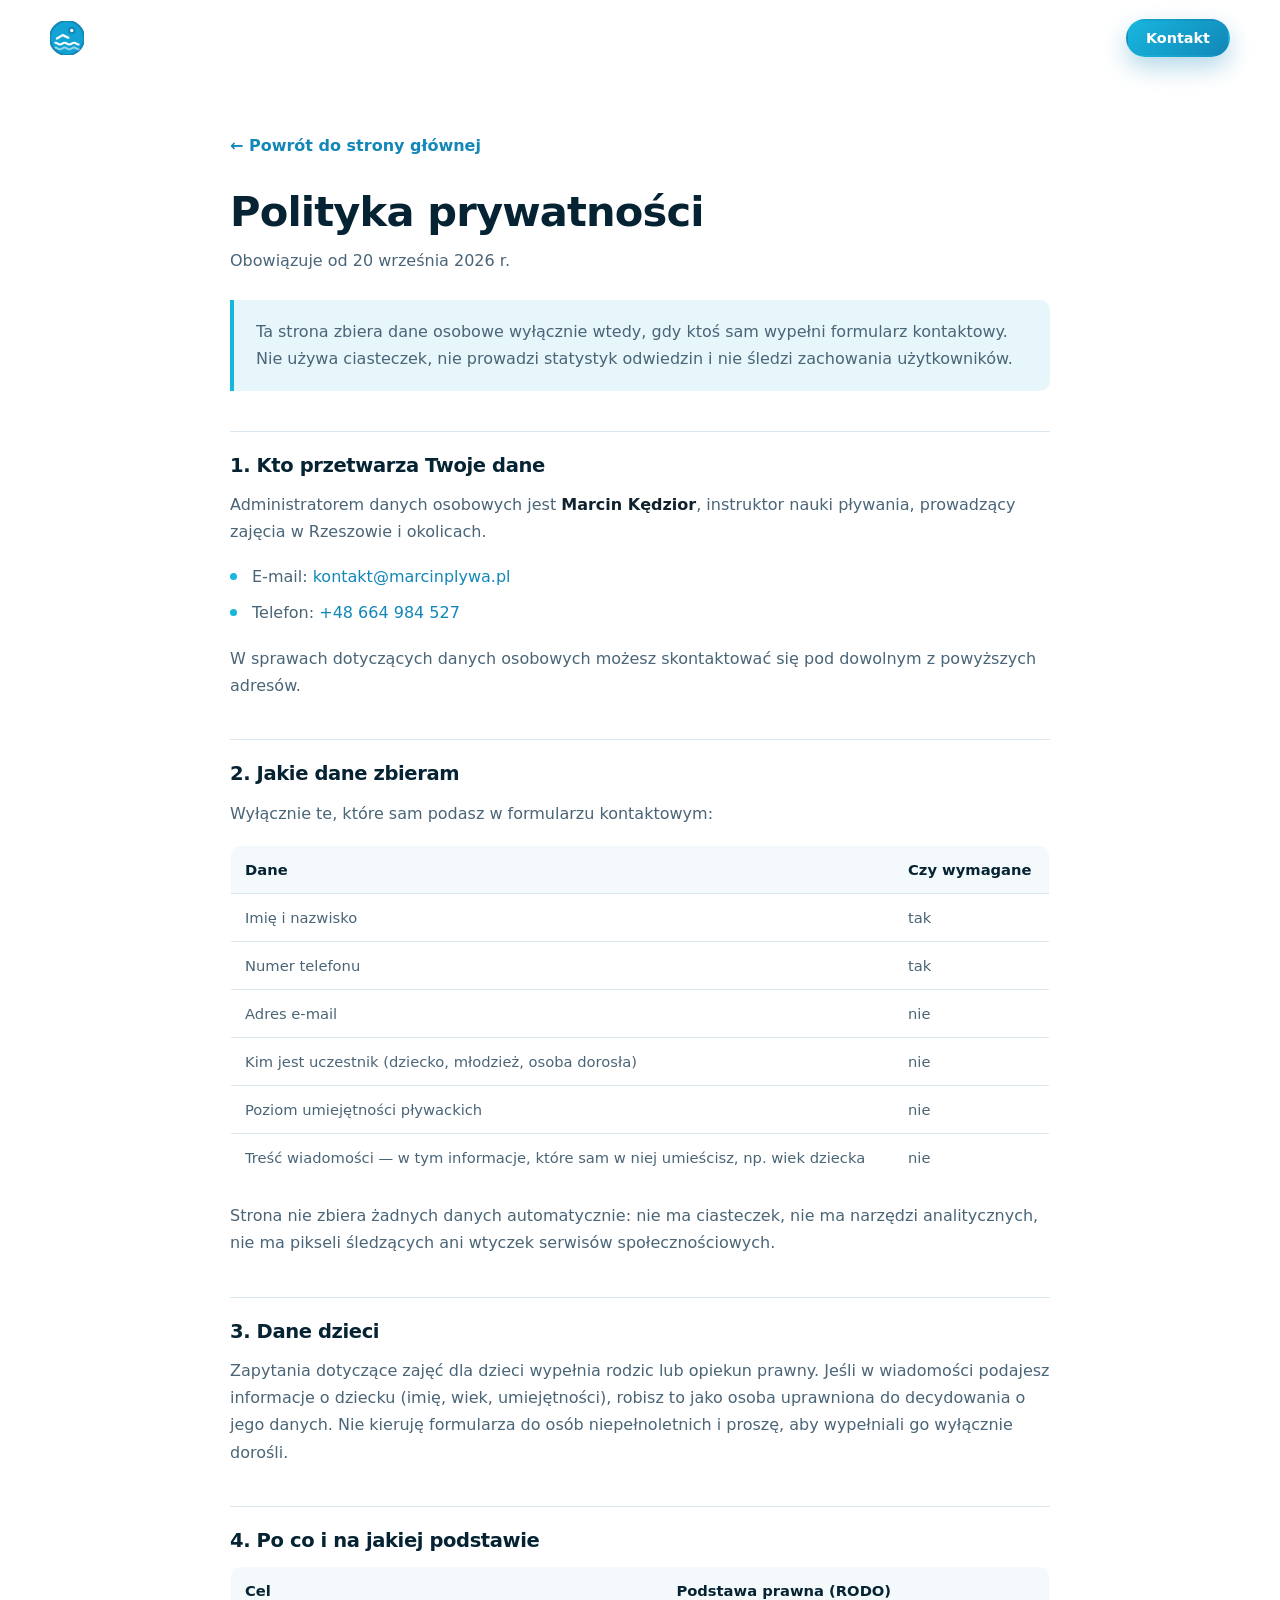
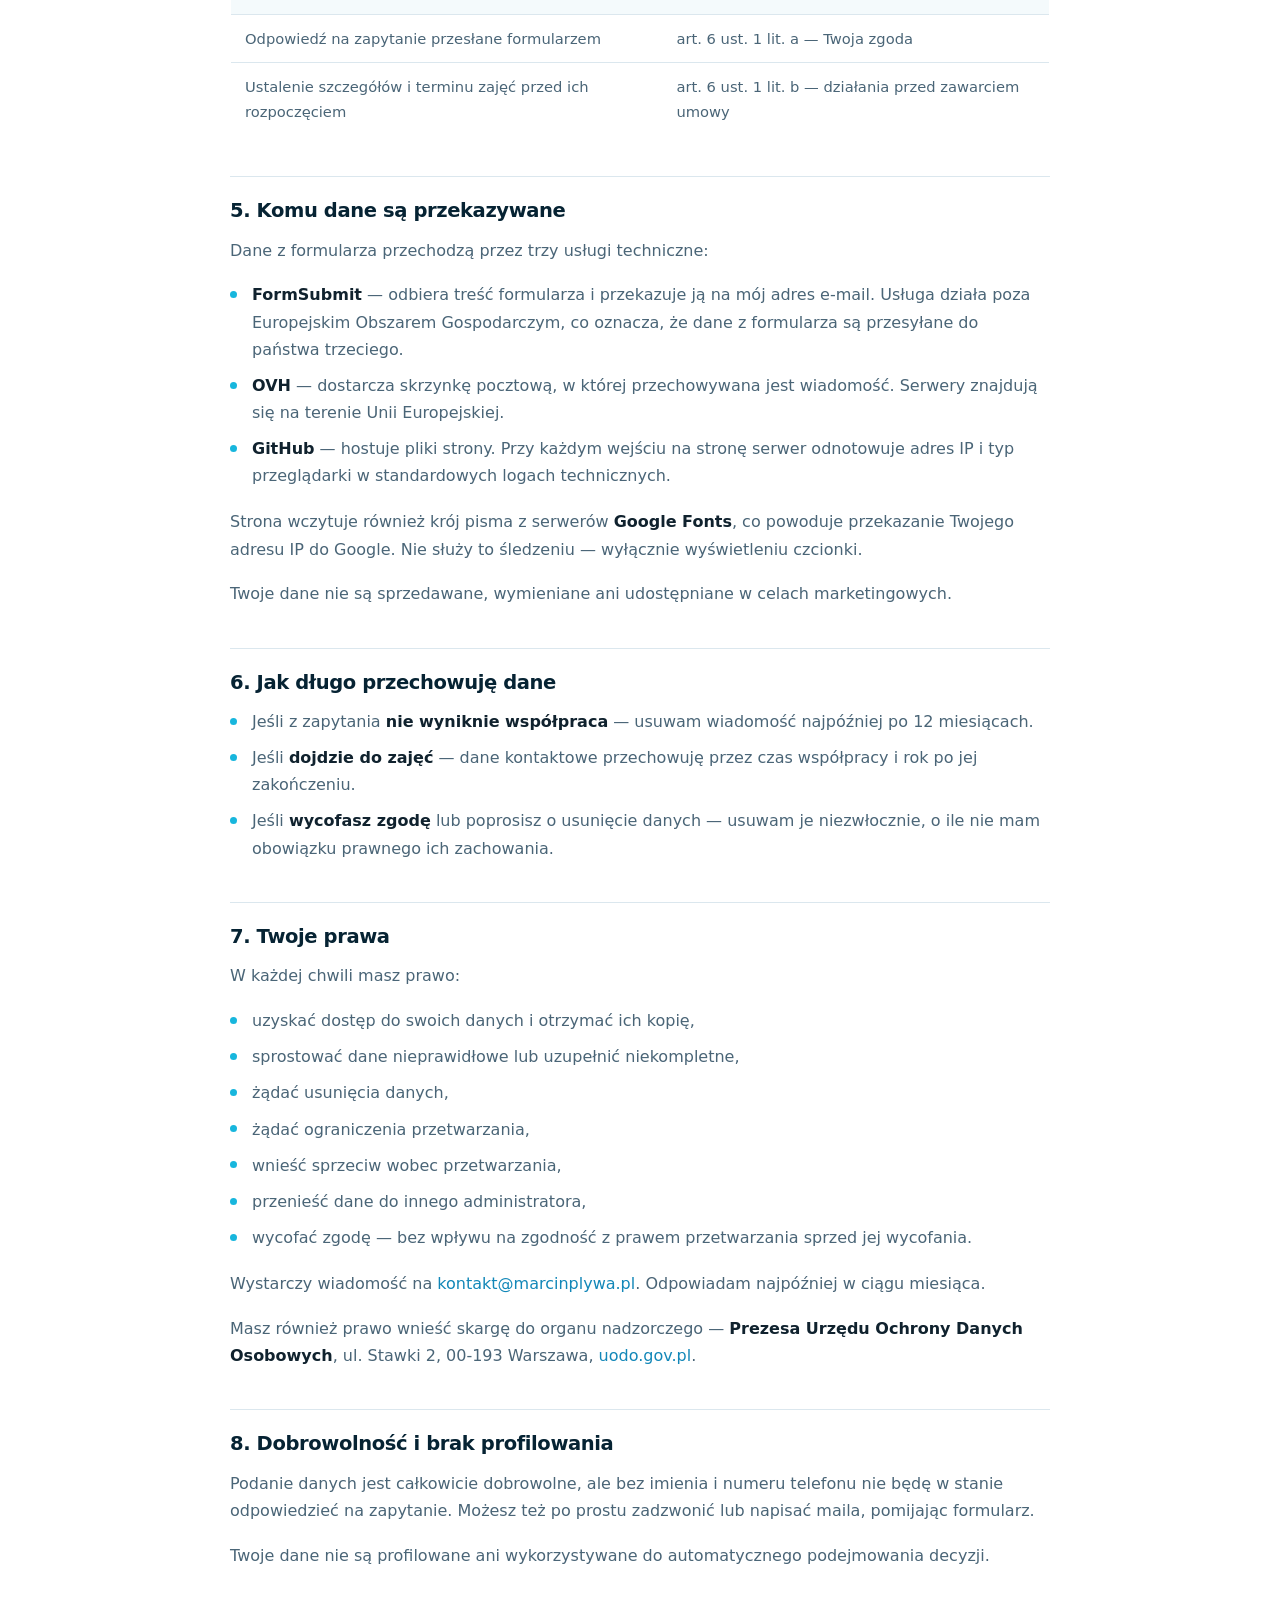
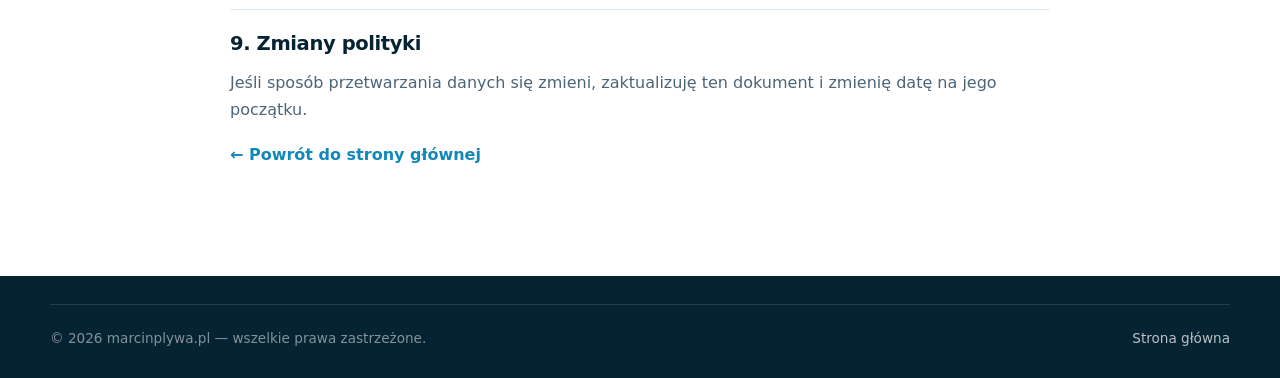
==== polityka-prywatnosci.html @ abea680f "Polityka prywatnosci, klauzula RODO i naglowki bezpieczenstwa - nowa podstrona polityka-prywatnosci." ====
<!DOCTYPE html>
<html lang="pl">
<head>
<meta charset="utf-8">
<meta name="viewport" content="width=device-width, initial-scale=1">
<title>Polityka prywatności — marcinplywa.pl</title>
<meta name="description" content="Informacja o przetwarzaniu danych osobowych przekazanych przez formularz kontaktowy na stronie marcinplywa.pl.">
<meta name="robots" content="index, follow">
<meta name="referrer" content="strict-origin-when-cross-origin">
<link rel="canonical" href="https://marcinplywa.pl/polityka-prywatnosci.html">
<meta name="theme-color" content="#0b3d5c">
<meta http-equiv="Content-Security-Policy" content="default-src 'self'; base-uri 'self'; object-src 'none'; script-src 'self'; style-src 'self' 'unsafe-inline' https://fonts.googleapis.com; font-src 'self' https://fonts.gstatic.com; img-src 'self' data:; connect-src 'self'; form-action 'self'; frame-ancestors 'none'; upgrade-insecure-requests">

<link rel="icon" href="assets/img/favicon.svg" type="image/svg+xml">
<link rel="preconnect" href="https://fonts.googleapis.com">
<link rel="preconnect" href="https://fonts.gstatic.com" crossorigin>
<link href="https://fonts.googleapis.com/css2?family=Plus+Jakarta+Sans:wght@400;500;600;700;800&display=swap" rel="stylesheet">
<link rel="stylesheet" href="assets/css/style.css?v=20260920d">
</head>
<body class="page-legal">

<a class="skip-link" href="#main">Przejdź do treści</a>

<header class="site-header scrolled" id="site-header">
  <div class="container header-inner">
    <a class="logo" href="index.html" aria-label="Strona główna">
      <span class="logo-mark" aria-hidden="true">
        <svg viewBox="0 0 32 32" width="34" height="34" fill="none">
          <circle cx="16" cy="16" r="16" fill="url(#lg)"/>
          <path d="M5 20.5c2.2 0 2.2 1.6 4.4 1.6s2.2-1.6 4.4-1.6 2.2 1.6 4.4 1.6 2.2-1.6 4.4-1.6 2.2 1.6 4.4 1.6" stroke="#fff" stroke-width="1.8" stroke-linecap="round"/>
          <path d="M5 25c2.2 0 2.2 1.6 4.4 1.6s2.2-1.6 4.4-1.6 2.2 1.6 4.4 1.6 2.2-1.6 4.4-1.6 2.2 1.6 4.4 1.6" stroke="#fff" stroke-width="1.8" stroke-linecap="round" opacity=".55"/>
          <circle cx="20.5" cy="9" r="2.6" fill="#fff"/>
          <path d="M6.5 16.5l5.5-3.2 5.2 2.4" stroke="#fff" stroke-width="2.1" stroke-linecap="round" stroke-linejoin="round"/>
          <defs><linearGradient id="lg" x1="0" y1="0" x2="32" y2="32"><stop stop-color="#12a5d6"/><stop offset="1" stop-color="#0b3d5c"/></linearGradient></defs>
        </svg>
      </span>
      <span class="logo-text">
        <strong>Marcin&nbsp;Kędzior</strong>
        <small>Nauka pływania</small>
      </span>
    </a>
    <a href="index.html#kontakt" class="btn btn-primary btn-sm">Kontakt</a>
  </div>
</header>

<main id="main" class="legal">
  <div class="container narrow">

    <p class="legal-back"><a href="index.html">&larr; Powrót do strony głównej</a></p>

    <h1>Polityka prywatności</h1>
    <p class="legal-date">Obowiązuje od 20 września 2026 r.</p>

    <p class="legal-lead">
      Ta strona zbiera dane osobowe wyłącznie wtedy, gdy ktoś sam wypełni formularz kontaktowy.
      Nie używa ciasteczek, nie prowadzi statystyk odwiedzin i nie śledzi zachowania użytkowników.
    </p>

    <h2>1. Kto przetwarza Twoje dane</h2>
    <p>
      Administratorem danych osobowych jest <strong>Marcin Kędzior</strong>, instruktor nauki pływania,
      prowadzący zajęcia w Rzeszowie i okolicach.
    </p>
    <ul>
      <li>E-mail: <a href="mailto:kontakt@marcinplywa.pl">kontakt@marcinplywa.pl</a></li>
      <li>Telefon: <a href="tel:+48664984527">+48 664 984 527</a></li>
    </ul>
    <p>
      W sprawach dotyczących danych osobowych możesz skontaktować się pod dowolnym z powyższych adresów.
    </p>

    <h2>2. Jakie dane zbieram</h2>
    <p>Wyłącznie te, które sam podasz w formularzu kontaktowym:</p>
    <table class="legal-table">
      <thead>
        <tr><th>Dane</th><th>Czy wymagane</th></tr>
      </thead>
      <tbody>
        <tr><td>Imię i nazwisko</td><td>tak</td></tr>
        <tr><td>Numer telefonu</td><td>tak</td></tr>
        <tr><td>Adres e-mail</td><td>nie</td></tr>
        <tr><td>Kim jest uczestnik (dziecko, młodzież, osoba dorosła)</td><td>nie</td></tr>
        <tr><td>Poziom umiejętności pływackich</td><td>nie</td></tr>
        <tr><td>Treść wiadomości — w tym informacje, które sam w niej umieścisz, np. wiek dziecka</td><td>nie</td></tr>
      </tbody>
    </table>
    <p>
      Strona nie zbiera żadnych danych automatycznie: nie ma ciasteczek, nie ma narzędzi analitycznych,
      nie ma pikseli śledzących ani wtyczek serwisów społecznościowych.
    </p>

    <h2>3. Dane dzieci</h2>
    <p>
      Zapytania dotyczące zajęć dla dzieci wypełnia rodzic lub opiekun prawny. Jeśli w wiadomości
      podajesz informacje o dziecku (imię, wiek, umiejętności), robisz to jako osoba uprawniona
      do decydowania o jego danych. Nie kieruję formularza do osób niepełnoletnich
      i proszę, aby wypełniali go wyłącznie dorośli.
    </p>

    <h2>4. Po co i na jakiej podstawie</h2>
    <table class="legal-table">
      <thead>
        <tr><th>Cel</th><th>Podstawa prawna (RODO)</th></tr>
      </thead>
      <tbody>
        <tr>
          <td>Odpowiedź na zapytanie przesłane formularzem</td>
          <td>art. 6 ust. 1 lit. a — Twoja zgoda</td>
        </tr>
        <tr>
          <td>Ustalenie szczegółów i terminu zajęć przed ich rozpoczęciem</td>
          <td>art. 6 ust. 1 lit. b — działania przed zawarciem umowy</td>
        </tr>
      </tbody>
    </table>

    <h2>5. Komu dane są przekazywane</h2>
    <p>Dane z formularza przechodzą przez trzy usługi techniczne:</p>
    <ul>
      <li>
        <strong>FormSubmit</strong> — odbiera treść formularza i przekazuje ją na mój adres e-mail.
        Usługa działa poza Europejskim Obszarem Gospodarczym, co oznacza, że dane z formularza
        są przesyłane do państwa trzeciego.
      </li>
      <li>
        <strong>OVH</strong> — dostarcza skrzynkę pocztową, w której przechowywana jest wiadomość.
        Serwery znajdują się na terenie Unii Europejskiej.
      </li>
      <li>
        <strong>GitHub</strong> — hostuje pliki strony. Przy każdym wejściu na stronę serwer
        odnotowuje adres IP i typ przeglądarki w standardowych logach technicznych.
      </li>
    </ul>
    <p>
      Strona wczytuje również krój pisma z serwerów <strong>Google Fonts</strong>, co powoduje
      przekazanie Twojego adresu IP do Google. Nie służy to śledzeniu — wyłącznie wyświetleniu czcionki.
    </p>
    <p>
      Twoje dane nie są sprzedawane, wymieniane ani udostępniane w celach marketingowych.
    </p>

    <h2>6. Jak długo przechowuję dane</h2>
    <ul>
      <li>Jeśli z zapytania <strong>nie wyniknie współpraca</strong> — usuwam wiadomość najpóźniej po 12 miesiącach.</li>
      <li>Jeśli <strong>dojdzie do zajęć</strong> — dane kontaktowe przechowuję przez czas współpracy i rok po jej zakończeniu.</li>
      <li>Jeśli <strong>wycofasz zgodę</strong> lub poprosisz o usunięcie danych — usuwam je niezwłocznie, o ile nie mam obowiązku prawnego ich zachowania.</li>
    </ul>

    <h2>7. Twoje prawa</h2>
    <p>W każdej chwili masz prawo:</p>
    <ul>
      <li>uzyskać dostęp do swoich danych i otrzymać ich kopię,</li>
      <li>sprostować dane nieprawidłowe lub uzupełnić niekompletne,</li>
      <li>żądać usunięcia danych,</li>
      <li>żądać ograniczenia przetwarzania,</li>
      <li>wnieść sprzeciw wobec przetwarzania,</li>
      <li>przenieść dane do innego administratora,</li>
      <li>wycofać zgodę — bez wpływu na zgodność z prawem przetwarzania sprzed jej wycofania.</li>
    </ul>
    <p>
      Wystarczy wiadomość na <a href="mailto:kontakt@marcinplywa.pl">kontakt@marcinplywa.pl</a>.
      Odpowiadam najpóźniej w ciągu miesiąca.
    </p>
    <p>
      Masz również prawo wnieść skargę do organu nadzorczego — <strong>Prezesa Urzędu Ochrony
      Danych Osobowych</strong>, ul. Stawki 2, 00-193 Warszawa,
      <a href="https://uodo.gov.pl" rel="noopener">uodo.gov.pl</a>.
    </p>

    <h2>8. Dobrowolność i brak profilowania</h2>
    <p>
      Podanie danych jest całkowicie dobrowolne, ale bez imienia i numeru telefonu nie będę w stanie
      odpowiedzieć na zapytanie. Możesz też po prostu zadzwonić lub napisać maila, pomijając formularz.
    </p>
    <p>
      Twoje dane nie są profilowane ani wykorzystywane do automatycznego podejmowania decyzji.
    </p>

    <h2>9. Zmiany polityki</h2>
    <p>
      Jeśli sposób przetwarzania danych się zmieni, zaktualizuję ten dokument i zmienię datę
      na jego początku.
    </p>

    <p class="legal-back"><a href="index.html">&larr; Powrót do strony głównej</a></p>
  </div>
</main>

<footer class="site-footer">
  <div class="container footer-bottom">
    <span>&copy; <span id="year">2026</span> marcinplywa.pl — wszelkie prawa zastrzeżone.</span>
    <a href="index.html">Strona główna</a>
  </div>
</footer>

<script src="assets/js/main.js?v=20260920d" defer></script>
</body>
</html>
---- assets/css/style.css ----
/* =========================================================
   marcinplywa.pl — arkusz stylów
   Paleta, typografia i komponenty strony instruktora pływania
   ========================================================= */

:root{
  /* Kolory */
  --navy-900:#062333;
  --navy-800:#0b3d5c;
  --navy-700:#0f4f74;
  --blue-500:#1287b8;
  --cyan-400:#17b6dd;
  --cyan-300:#4ecfeb;
  --aqua-100:#e6f6fb;

  --ink:#10222e;
  --ink-soft:#4a6577;
  --line:#dbe7ee;
  --bg:#ffffff;
  --bg-alt:#f4fafc;

  /* Typografia */
  --font:'Plus Jakarta Sans', system-ui, -apple-system, 'Segoe UI', Roboto, Arial, sans-serif;

  /* Kształt */
  --r-sm:10px;
  --r:16px;
  --r-lg:24px;
  --shadow:0 10px 30px rgba(11,61,92,.08);
  --shadow-lg:0 24px 60px rgba(11,61,92,.16);

  --container:1180px;
  --header-h:76px;
}

/* ---------- Reset ---------- */
*,*::before,*::after{box-sizing:border-box}
html{scroll-behavior:smooth;scroll-padding-top:var(--header-h)}
body{
  margin:0;
  font-family:var(--font);
  font-size:17px;
  line-height:1.7;
  color:var(--ink);
  background:var(--bg);
  -webkit-font-smoothing:antialiased;
}
img{max-width:100%;display:block}
a{color:var(--blue-500);text-decoration:none;transition:color .2s}
a:hover{color:var(--navy-800)}
ul,ol{margin:0;padding:0;list-style:none}
h1,h2,h3{line-height:1.2;margin:0 0 .6em;letter-spacing:-.02em;font-weight:800}
h1{font-size:clamp(2.1rem,5.2vw,3.5rem)}
h2{font-size:clamp(1.7rem,3.4vw,2.5rem)}
h3{font-size:1.2rem;font-weight:700}
p{margin:0 0 1.1em}
svg{fill:none;stroke:currentColor;stroke-width:2;stroke-linecap:round;stroke-linejoin:round}

.skip-link{
  position:absolute;left:-9999px;top:0;z-index:999;
  background:var(--navy-800);color:#fff;padding:12px 18px;border-radius:0 0 var(--r-sm) 0;
}
.skip-link:focus{left:0}

:focus-visible{outline:3px solid var(--cyan-400);outline-offset:3px;border-radius:4px}

/* ---------- Układ ---------- */
.container{width:min(100% - 40px,var(--container));margin-inline:auto}
.container.narrow{width:min(100% - 40px,820px)}
.section{padding:92px 0}
.section-alt{background:var(--bg-alt)}
.grid-2{display:grid;grid-template-columns:1fr 1fr;gap:64px}
.grid-2.align-center{align-items:center}

.eyebrow{
  display:inline-block;font-size:.8rem;font-weight:700;letter-spacing:.14em;
  text-transform:uppercase;color:var(--blue-500);margin-bottom:14px;
}
.eyebrow.light{color:var(--cyan-300)}
.section-head{max-width:760px;margin:0 auto 54px;text-align:center}
.section-sub{color:var(--ink-soft);font-size:1.06rem;margin:0}
.section-sub.left{text-align:left;margin-bottom:28px}

/* ---------- Przyciski ---------- */
.btn{
  display:inline-flex;align-items:center;justify-content:center;gap:10px;
  font-family:inherit;font-weight:700;font-size:.98rem;line-height:1;
  padding:14px 24px;border-radius:999px;border:2px solid transparent;
  cursor:pointer;transition:transform .18s,box-shadow .2s,background .2s,color .2s,border-color .2s;
  text-align:center;
}
.btn:hover{transform:translateY(-2px)}
.btn-sm{padding:10px 18px;font-size:.9rem}
.btn-lg{padding:17px 32px;font-size:1.02rem}
.btn-block{width:100%}

.btn-primary{background:linear-gradient(135deg,var(--cyan-400),var(--blue-500));color:#fff;box-shadow:0 10px 24px rgba(18,135,184,.32)}
.btn-primary:hover{color:#fff;box-shadow:0 16px 34px rgba(18,135,184,.42)}

.btn-ghost{border-color:rgba(255,255,255,.45);color:#fff;background:rgba(255,255,255,.06)}
.btn-ghost:hover{background:rgba(255,255,255,.16);color:#fff;border-color:#fff}

.btn-white{background:#fff;color:var(--navy-800);box-shadow:0 12px 30px rgba(0,0,0,.18)}
.btn-white:hover{color:var(--navy-900)}

/* ---------- Nagłówek ---------- */
.site-header{
  position:fixed;inset:0 0 auto 0;z-index:100;height:var(--header-h);
  display:flex;align-items:center;
  transition:background .28s,box-shadow .28s,height .28s;
}
.site-header.scrolled{background:rgba(255,255,255,.94);backdrop-filter:blur(12px);box-shadow:0 2px 20px rgba(11,61,92,.1)}
.header-inner{display:flex;align-items:center;justify-content:space-between;gap:20px;width:min(100% - 40px,var(--container))}

.logo{display:flex;align-items:center;gap:12px}
.logo-mark{display:flex;flex:none}
.logo-text strong{display:block;font-size:1.05rem;font-weight:800;color:#fff;letter-spacing:-.01em;line-height:1.15;transition:color .28s}
.logo-text small{display:block;font-size:.74rem;letter-spacing:.12em;text-transform:uppercase;color:rgba(255,255,255,.72);transition:color .28s}
.scrolled .logo-text strong{color:var(--navy-900)}
.scrolled .logo-text small{color:var(--ink-soft)}

.nav ul{display:flex;align-items:center;gap:6px}
.nav a{
  display:block;padding:9px 14px;border-radius:999px;font-size:.95rem;font-weight:600;
  color:rgba(255,255,255,.9);transition:color .2s,background .2s;
}
.nav a:hover,.nav a.active{color:#fff;background:rgba(255,255,255,.14)}
.scrolled .nav a{color:var(--ink-soft)}
.scrolled .nav a:hover,.scrolled .nav a.active{color:var(--navy-800);background:var(--aqua-100)}
.nav .nav-cta,.scrolled .nav .nav-cta{color:#fff;margin-left:8px}
.nav .nav-cta:hover,.scrolled .nav .nav-cta:hover{color:#fff;background:linear-gradient(135deg,var(--cyan-400),var(--blue-500))}

.nav-toggle{
  display:none;flex-direction:column;justify-content:center;gap:5px;
  width:46px;height:46px;border:0;border-radius:12px;background:rgba(255,255,255,.14);cursor:pointer;padding:0 12px;
}
.nav-toggle span{display:block;height:2px;width:100%;background:#fff;border-radius:2px;transition:transform .25s,opacity .2s}
.scrolled .nav-toggle{background:var(--aqua-100)}
.scrolled .nav-toggle span{background:var(--navy-800)}
.nav-toggle[aria-expanded="true"] span:nth-child(1){transform:translateY(7px) rotate(45deg)}
.nav-toggle[aria-expanded="true"] span:nth-child(2){opacity:0}
.nav-toggle[aria-expanded="true"] span:nth-child(3){transform:translateY(-7px) rotate(-45deg)}

/* ---------- Hero ---------- */
.hero{position:relative;padding:calc(var(--header-h) + 72px) 0 140px;overflow:hidden;color:#fff}
.hero-bg{
  position:absolute;inset:0;z-index:-2;
  background:
    radial-gradient(1100px 620px at 78% 8%,rgba(78,207,235,.42),transparent 62%),
    radial-gradient(900px 520px at 8% 82%,rgba(18,135,184,.4),transparent 60%),
    linear-gradient(160deg,var(--navy-900) 0%,var(--navy-800) 46%,var(--navy-700) 100%);
}
.hero-bg::after{
  content:"";position:absolute;inset:0;
  background-image:
    repeating-linear-gradient(115deg,rgba(255,255,255,.05) 0 2px,transparent 2px 70px),
    repeating-linear-gradient(65deg,rgba(255,255,255,.035) 0 2px,transparent 2px 90px);
  opacity:.7;
}
.hero-waves{position:absolute;left:0;right:0;bottom:-1px;line-height:0}
.hero-waves svg{width:100%;height:110px;stroke:none}

.hero-inner{position:relative;display:grid;grid-template-columns:1.08fr .92fr;gap:60px;align-items:center}

.badge{
  display:inline-block;padding:8px 16px;border-radius:999px;
  background:rgba(255,255,255,.12);border:1px solid rgba(255,255,255,.22);
  font-size:.82rem;font-weight:600;letter-spacing:.04em;margin-bottom:22px;backdrop-filter:blur(6px);
}
.hero h1{color:#fff;margin-bottom:20px}
.hero h1 .accent{
  background:linear-gradient(100deg,var(--cyan-300),#9fe8f7);
  -webkit-background-clip:text;background-clip:text;color:transparent;
}
.lead{font-size:1.14rem;color:rgba(255,255,255,.88);max-width:56ch;margin-bottom:32px}
.hero-actions{display:flex;flex-wrap:wrap;gap:14px;margin-bottom:38px}

.hero-points{display:flex;flex-direction:column;gap:12px}
.hero-points li{display:flex;align-items:center;gap:12px;font-size:.97rem;color:rgba(255,255,255,.86)}
.hero-points svg{width:20px;height:20px;flex:none;color:var(--cyan-300);stroke-width:3}

/* Zdjęcie w hero */
.hero-visual{position:relative}
.hero-photo{
  position:relative;aspect-ratio:4/5;border-radius:var(--r-lg);overflow:hidden;
  background:linear-gradient(150deg,rgba(255,255,255,.18),rgba(255,255,255,.05));
  border:1px solid rgba(255,255,255,.22);box-shadow:var(--shadow-lg);
}
.hero-photo img{width:100%;height:100%;object-fit:cover;object-position:center 32%}
.photo-fallback{
  position:absolute;inset:0;display:none;flex-direction:column;align-items:center;justify-content:center;
  gap:14px;text-align:center;color:rgba(255,255,255,.8);font-size:.88rem;padding:20px;
}
.photo-fallback svg{width:54px;height:54px;opacity:.6}
.photo-fallback code{background:rgba(255,255,255,.14);padding:2px 8px;border-radius:6px;font-size:.8rem}
.hero-photo.is-placeholder .photo-fallback{display:flex}

.hero-card{
  position:absolute;left:-26px;bottom:34px;
  display:flex;align-items:center;gap:14px;
  background:#fff;color:var(--navy-900);border-radius:var(--r);
  padding:16px 22px;box-shadow:var(--shadow-lg);
}
.hero-card-num{font-size:2.3rem;font-weight:800;line-height:1;color:var(--blue-500)}
.hero-card-txt{font-size:.84rem;line-height:1.35;color:var(--ink-soft);font-weight:600}

/* ---------- Pasek zaufania ---------- */
.strip{background:#fff;padding:10px 0 0}
.strip-grid{
  display:grid;grid-template-columns:repeat(4,1fr);gap:24px;
  background:linear-gradient(135deg,var(--aqua-100),#f7fcfe);
  border:1px solid var(--line);border-radius:var(--r-lg);padding:30px 34px;
  box-shadow:var(--shadow);margin-top:-72px;position:relative;z-index:2;
}
.strip-item{display:flex;flex-direction:column;gap:4px;padding-left:16px;border-left:3px solid var(--cyan-400)}
.strip-item strong{font-size:1.02rem;color:var(--navy-900)}
.strip-item span{font-size:.88rem;color:var(--ink-soft)}

/* ---------- O mnie ---------- */
.credentials{display:flex;flex-wrap:wrap;gap:10px;margin-top:26px}
.chip{
  display:inline-block;padding:8px 16px;border-radius:999px;font-size:.86rem;font-weight:600;
  background:var(--aqua-100);color:var(--navy-800);border:1px solid #c9e8f3;
}
.about-visual{display:flex;flex-direction:column;gap:26px}
.stat-grid{display:grid;grid-template-columns:1fr 1fr;gap:16px}
.stat{
  background:#fff;border:1px solid var(--line);border-radius:var(--r);padding:24px;
  box-shadow:var(--shadow);transition:transform .25s,box-shadow .25s;
}
.stat:hover{transform:translateY(-4px);box-shadow:var(--shadow-lg)}
.stat-num{display:block;font-size:2.4rem;font-weight:800;line-height:1;color:var(--blue-500);margin-bottom:8px}
.stat-lbl{display:block;font-size:.86rem;color:var(--ink-soft);line-height:1.45}

.quote{
  margin:0;padding:26px 28px;border-radius:var(--r);
  background:linear-gradient(135deg,var(--navy-800),var(--navy-700));color:#fff;
  font-size:1.04rem;font-style:italic;line-height:1.6;box-shadow:var(--shadow);
}
.quote cite{display:block;margin-top:14px;font-style:normal;font-weight:700;font-size:.88rem;color:var(--cyan-300)}

/* ---------- Karty oferty ---------- */
.cards{display:grid;grid-template-columns:repeat(4,1fr);gap:24px}
.card{
  background:#fff;border:1px solid var(--line);border-radius:var(--r-lg);padding:32px 26px;
  box-shadow:var(--shadow);transition:transform .28s,box-shadow .28s,border-color .28s;
  display:flex;flex-direction:column;
}
.card:hover{transform:translateY(-6px);box-shadow:var(--shadow-lg);border-color:var(--cyan-300)}
.card-icon{
  width:56px;height:56px;border-radius:16px;display:grid;place-items:center;margin-bottom:20px;
  background:linear-gradient(135deg,var(--cyan-400),var(--blue-500));color:#fff;
  box-shadow:0 8px 20px rgba(18,135,184,.3);
}
.card-icon svg{width:27px;height:27px}
.card h3{color:var(--navy-900)}
.card p{color:var(--ink-soft);font-size:.95rem}
.card-list{margin-top:auto;padding-top:16px;border-top:1px solid var(--line);display:flex;flex-direction:column;gap:8px}
.card-list li{position:relative;padding-left:20px;font-size:.89rem;color:var(--ink-soft)}
.card-list li::before{
  content:"";position:absolute;left:0;top:.55em;width:8px;height:8px;border-radius:50%;
  background:var(--cyan-400);
}

/* ---------- Checklist programu ---------- */
.checklist{display:grid;grid-template-columns:repeat(2,1fr);gap:18px 34px}
.checklist li{display:flex;gap:16px;align-items:flex-start;padding:18px 20px;border-radius:var(--r);background:var(--bg-alt);border:1px solid var(--line)}
.checklist strong{display:block;color:var(--navy-900);font-size:1rem}
.checklist span{display:block;font-size:.9rem;color:var(--ink-soft)}
.check{
  flex:none;width:26px;height:26px;border-radius:50%;margin-top:3px;
  background:linear-gradient(135deg,var(--cyan-400),var(--blue-500));position:relative;
}
.check::after{
  content:"";position:absolute;left:9px;top:5px;width:6px;height:12px;
  border:solid #fff;border-width:0 2.5px 2.5px 0;transform:rotate(45deg);
}

/* ---------- Sekcja ciemna ---------- */
.section-dark{
  background:linear-gradient(150deg,var(--navy-900),var(--navy-800) 60%,var(--navy-700));
  color:rgba(255,255,255,.86);position:relative;overflow:hidden;
}
.section-dark::before{
  content:"";position:absolute;inset:0;
  background:radial-gradient(800px 420px at 85% 15%,rgba(78,207,235,.2),transparent 65%);
}
.section-dark .container{position:relative}
h2.light{color:#fff}
.light-p{color:rgba(255,255,255,.82)}
.light-p strong{color:#fff}

.styles-list{display:flex;flex-direction:column;gap:22px;background:rgba(255,255,255,.06);border:1px solid rgba(255,255,255,.14);border-radius:var(--r-lg);padding:32px;margin:30px 0}
.style-row span{display:block;font-size:.95rem;font-weight:600;color:#fff;margin-bottom:10px}
.bar{height:9px;border-radius:999px;background:rgba(255,255,255,.14);overflow:hidden}
.bar i{
  display:block;height:100%;width:0;border-radius:999px;
  background:linear-gradient(90deg,var(--cyan-300),var(--cyan-400));
  transition:width 1.2s cubic-bezier(.22,1,.36,1);
}
.bar.is-filled i{width:var(--w)}

/* Wysokie zdjęcie w sekcji ciemnej */
.tall-photo{margin:0;position:relative}
.tall-photo img{
  width:100%;aspect-ratio:11/20;object-fit:cover;object-position:center 30%;
  border-radius:var(--r-lg);border:1px solid rgba(255,255,255,.2);
  box-shadow:var(--shadow-lg);
}
.tall-photo figcaption{
  margin-top:16px;text-align:center;font-size:.88rem;font-style:italic;
  color:rgba(255,255,255,.62);
}

/* ---------- Dlaczego warto ---------- */
.why-grid{display:grid;grid-template-columns:repeat(3,1fr);gap:24px}
.why{background:#fff;border:1px solid var(--line);border-radius:var(--r-lg);padding:32px 28px;box-shadow:var(--shadow);transition:transform .25s,box-shadow .25s}
.why:hover{transform:translateY(-5px);box-shadow:var(--shadow-lg)}
.why-num{display:block;font-size:.95rem;font-weight:800;letter-spacing:.1em;color:var(--cyan-400);margin-bottom:12px}
.why h3{color:var(--navy-900)}
.why p{color:var(--ink-soft);font-size:.95rem;margin:0}

/* ---------- Kroki ---------- */
.steps{display:grid;grid-template-columns:repeat(5,1fr);gap:20px;counter-reset:s}
.steps li{position:relative;padding:28px 22px;border-radius:var(--r);background:var(--bg-alt);border:1px solid var(--line)}
.steps li::after{
  content:"";position:absolute;right:-13px;top:52px;width:14px;height:2px;background:var(--line);
}
.steps li:last-child::after{display:none}
.step-n{
  display:grid;place-items:center;width:40px;height:40px;border-radius:50%;margin-bottom:16px;
  background:linear-gradient(135deg,var(--cyan-400),var(--blue-500));color:#fff;font-weight:800;
}
.steps h3{font-size:1.02rem;color:var(--navy-900)}
.steps p{font-size:.88rem;color:var(--ink-soft);margin:0}

/* ---------- FAQ ---------- */
.faq{display:flex;flex-direction:column;gap:12px}
.faq details{background:#fff;border:1px solid var(--line);border-radius:var(--r);box-shadow:var(--shadow);overflow:hidden}
.faq summary{
  cursor:pointer;list-style:none;padding:20px 56px 20px 24px;position:relative;
  font-weight:700;color:var(--navy-900);font-size:1.02rem;
}
.faq summary::-webkit-details-marker{display:none}
.faq summary::after{
  content:"";position:absolute;right:24px;top:50%;width:10px;height:10px;margin-top:-6px;
  border:solid var(--blue-500);border-width:0 2.5px 2.5px 0;transform:rotate(45deg);transition:transform .25s;
}
.faq details[open] summary::after{transform:rotate(-135deg);margin-top:-2px}
.faq p{padding:0 24px 22px;margin:0;color:var(--ink-soft);font-size:.96rem}

/* ---------- CTA ---------- */
.cta{
  padding:86px 0;text-align:center;color:#fff;
  background:linear-gradient(135deg,var(--blue-500),var(--navy-800));
  position:relative;overflow:hidden;
}
.cta::before{
  content:"";position:absolute;inset:0;
  background:radial-gradient(700px 360px at 50% 0%,rgba(78,207,235,.34),transparent 70%);
}
.cta-inner{position:relative}
.cta h2{color:#fff}
.cta p{color:rgba(255,255,255,.88);max-width:60ch;margin:0 auto 30px}

/* ---------- Kontakt ---------- */
.contact-list{display:flex;flex-direction:column;gap:18px}
.contact-list li{display:flex;gap:16px;align-items:center}
.ci{
  flex:none;width:48px;height:48px;border-radius:14px;display:grid;place-items:center;
  background:var(--aqua-100);color:var(--blue-500);border:1px solid #c9e8f3;
}
.ci svg{width:22px;height:22px}
.contact-list strong{display:block;font-size:.8rem;text-transform:uppercase;letter-spacing:.1em;color:var(--ink-soft)}
.contact-list a,.contact-list div>span{font-size:1.02rem;font-weight:600;color:var(--navy-900)}
.contact-list a:hover{color:var(--blue-500)}

.form{background:#fff;border:1px solid var(--line);border-radius:var(--r-lg);padding:32px;box-shadow:var(--shadow)}
.field{margin-bottom:18px}
.field-row{display:grid;grid-template-columns:1fr 1fr;gap:16px}
.field label{display:block;font-size:.88rem;font-weight:700;color:var(--navy-900);margin-bottom:7px}
.req{color:#d4574f}
.field input,.field select,.field textarea{
  width:100%;font-family:inherit;font-size:.97rem;color:var(--ink);
  padding:13px 15px;border:1.5px solid var(--line);border-radius:var(--r-sm);
  background:#fcfeff;transition:border-color .2s,box-shadow .2s;
}
.field textarea{resize:vertical;min-height:120px}
.field input:focus,.field select:focus,.field textarea:focus{
  outline:none;border-color:var(--cyan-400);box-shadow:0 0 0 4px rgba(23,182,221,.14);
}
.field input.invalid,.field select.invalid,.field textarea.invalid{border-color:#d4574f;box-shadow:0 0 0 4px rgba(212,87,79,.12)}

/* Komunikat walidacji pod polem */
.field-error{
  display:flex;align-items:flex-start;gap:7px;
  margin:7px 0 0;font-size:.82rem;font-weight:600;color:#c4483f;line-height:1.4;
}
.field-error::before{
  content:"!";flex:none;display:grid;place-items:center;
  width:16px;height:16px;margin-top:1px;border-radius:50%;
  background:#c4483f;color:#fff;font-size:.68rem;font-weight:800;
}
.consent-field{margin-bottom:0}
.consent-field .field-error{margin-top:0;margin-bottom:16px}
.consent-field input.invalid{outline:2px solid #c4483f;outline-offset:2px}

/* Pułapka na boty — niewidoczna i poza kolejnością fokusu */
.honeypot{position:absolute;left:-9999px;width:1px;height:1px;opacity:0;pointer-events:none}

.consent{display:flex;gap:12px;align-items:flex-start;font-size:.85rem;color:var(--ink-soft);margin:6px 0 22px;cursor:pointer}
.consent input{width:20px;height:20px;flex:none;margin-top:2px;accent-color:var(--blue-500)}
.form-note{margin:14px 0 0;font-size:.9rem;font-weight:600;text-align:center;min-height:1.2em}
.form-note.ok{color:#1b8a5a}
.form-note.err{color:#c4483f}

/* ---------- Klauzula RODO pod formularzem ---------- */
.rodo{margin-top:18px;border-top:1px solid var(--line);padding-top:16px}
.rodo summary{
  cursor:pointer;list-style:none;font-size:.84rem;font-weight:700;color:var(--ink-soft);
  display:flex;align-items:center;gap:8px;
}
.rodo summary::-webkit-details-marker{display:none}
.rodo summary::before{
  content:"";flex:none;width:8px;height:8px;
  border:solid var(--blue-500);border-width:0 2px 2px 0;transform:rotate(-45deg);transition:transform .25s;
}
.rodo[open] summary::before{transform:rotate(45deg)}
.rodo summary:hover{color:var(--navy-800)}
.rodo p{margin:12px 0 0;font-size:.8rem;line-height:1.6;color:var(--ink-soft)}

/* ---------- Podstrony tekstowe (polityka prywatności) ---------- */
.page-legal{padding-top:var(--header-h)}
.legal{padding:56px 0 80px}
.legal h1{font-size:clamp(1.9rem,4vw,2.6rem);color:var(--navy-900);margin-bottom:10px}
.legal h2{
  font-size:1.22rem;color:var(--navy-900);margin:40px 0 14px;
  padding-top:22px;border-top:1px solid var(--line);
}
.legal p,.legal li{color:var(--ink-soft);font-size:1rem}
.legal ul{margin:0 0 1.1em;display:flex;flex-direction:column;gap:9px}
.legal li{position:relative;padding-left:22px}
.legal li::before{
  content:"";position:absolute;left:0;top:.6em;width:7px;height:7px;border-radius:50%;
  background:var(--cyan-400);
}
.legal strong{color:var(--ink)}
.legal-date{font-size:.88rem;color:var(--ink-soft);margin-bottom:26px}
.legal-lead{
  font-size:1.06rem;color:var(--ink);background:var(--aqua-100);
  border-left:4px solid var(--cyan-400);border-radius:0 var(--r-sm) var(--r-sm) 0;
  padding:18px 22px;margin-bottom:8px;
}
.legal-back{font-size:.9rem;font-weight:600;margin-bottom:28px}
.legal-table{
  width:100%;border-collapse:collapse;margin:0 0 1.2em;
  border:1px solid var(--line);border-radius:var(--r-sm);overflow:hidden;
}
.legal-table th,.legal-table td{
  text-align:left;padding:11px 14px;font-size:.92rem;border-bottom:1px solid var(--line);
}
.legal-table th{background:var(--bg-alt);color:var(--navy-900);font-weight:700}
.legal-table td{color:var(--ink-soft)}
.legal-table tr:last-child td{border-bottom:0}
.page-legal .site-footer{padding:28px 0}

/* ---------- Stopka ---------- */
.site-footer{background:var(--navy-900);color:rgba(255,255,255,.72);padding:64px 0 28px;font-size:.94rem}
.footer-grid{display:grid;grid-template-columns:2fr 1fr 1fr;gap:40px;padding-bottom:36px}
.footer-brand{font-size:1.3rem;font-weight:800;color:#fff;margin-bottom:8px}
.footer-role{color:rgba(255,255,255,.6);font-size:.9rem;max-width:42ch}
.site-footer strong{display:block;color:#fff;margin-bottom:14px;font-size:.95rem}
.site-footer ul{display:flex;flex-direction:column;gap:9px}
.site-footer a{color:rgba(255,255,255,.72)}
.site-footer a:hover{color:var(--cyan-300)}
.footer-bottom{
  display:flex;justify-content:space-between;align-items:center;gap:16px;flex-wrap:wrap;
  border-top:1px solid rgba(255,255,255,.12);padding-top:22px;font-size:.85rem;color:rgba(255,255,255,.5);
}
.to-top{color:rgba(255,255,255,.72)}

/* ---------- Animacje wejścia ---------- */
.reveal{opacity:0;transform:translateY(26px);transition:opacity .7s ease,transform .7s cubic-bezier(.22,1,.36,1)}
.reveal.visible{opacity:1;transform:none}

/* ---------- RWD ---------- */
@media (max-width:1080px){
  .cards{grid-template-columns:repeat(2,1fr)}
  .why-grid{grid-template-columns:repeat(2,1fr)}
  .steps{grid-template-columns:repeat(3,1fr)}
  .steps li::after{display:none}
  .strip-grid{grid-template-columns:repeat(2,1fr)}
}

@media (max-width:900px){
  .nav{
    position:fixed;inset:var(--header-h) 0 auto 0;
    background:#fff;box-shadow:0 20px 40px rgba(11,61,92,.16);
    max-height:0;overflow:hidden;transition:max-height .35s ease;
  }
  .nav.open{max-height:520px}
  .nav ul{flex-direction:column;align-items:stretch;gap:0;padding:12px 20px 22px}
  .nav a{color:var(--ink);padding:14px 10px;border-radius:var(--r-sm)}
  .nav a:hover,.nav a.active{background:var(--aqua-100);color:var(--navy-800)}
  .nav .nav-cta{margin:10px 0 0;justify-content:center}
  .nav-toggle{display:flex}

  .hero{padding:calc(var(--header-h) + 52px) 0 120px;text-align:center}
  .hero-inner{grid-template-columns:1fr;gap:44px}
  .lead{margin-inline:auto}
  .hero-actions{justify-content:center}
  .hero-points{align-items:center}
  .hero-visual{max-width:420px;margin-inline:auto;width:100%}
  .hero-card{left:50%;transform:translateX(-50%);bottom:-24px}

  .grid-2{grid-template-columns:1fr;gap:44px}
  .tall-photo{max-width:340px;margin-inline:auto}
  .checklist{grid-template-columns:1fr}
  .footer-grid{grid-template-columns:1fr;gap:28px}
}

@media (max-width:640px){
  body{font-size:16px}
  .section{padding:66px 0}
  .strip-grid{grid-template-columns:1fr;padding:24px;margin-top:-56px}
  .cards{grid-template-columns:1fr}
  .why-grid{grid-template-columns:1fr}
  .steps{grid-template-columns:1fr}
  .stat-grid{grid-template-columns:1fr 1fr}
  .field-row{grid-template-columns:1fr}
  .form{padding:24px 20px}
  .hero-actions .btn{width:100%}
}

@media (prefers-reduced-motion:reduce){
  *{animation-duration:.01ms !important;transition-duration:.01ms !important;scroll-behavior:auto !important}
  .reveal{opacity:1;transform:none}
}

/* ---------- Druk ---------- */
@media print{
  .site-header,.nav-toggle,.cta,.form,.hero-waves{display:none}
  .hero,.section-dark,.site-footer{background:#fff !important;color:#000 !important}
  .reveal{opacity:1;transform:none}
}
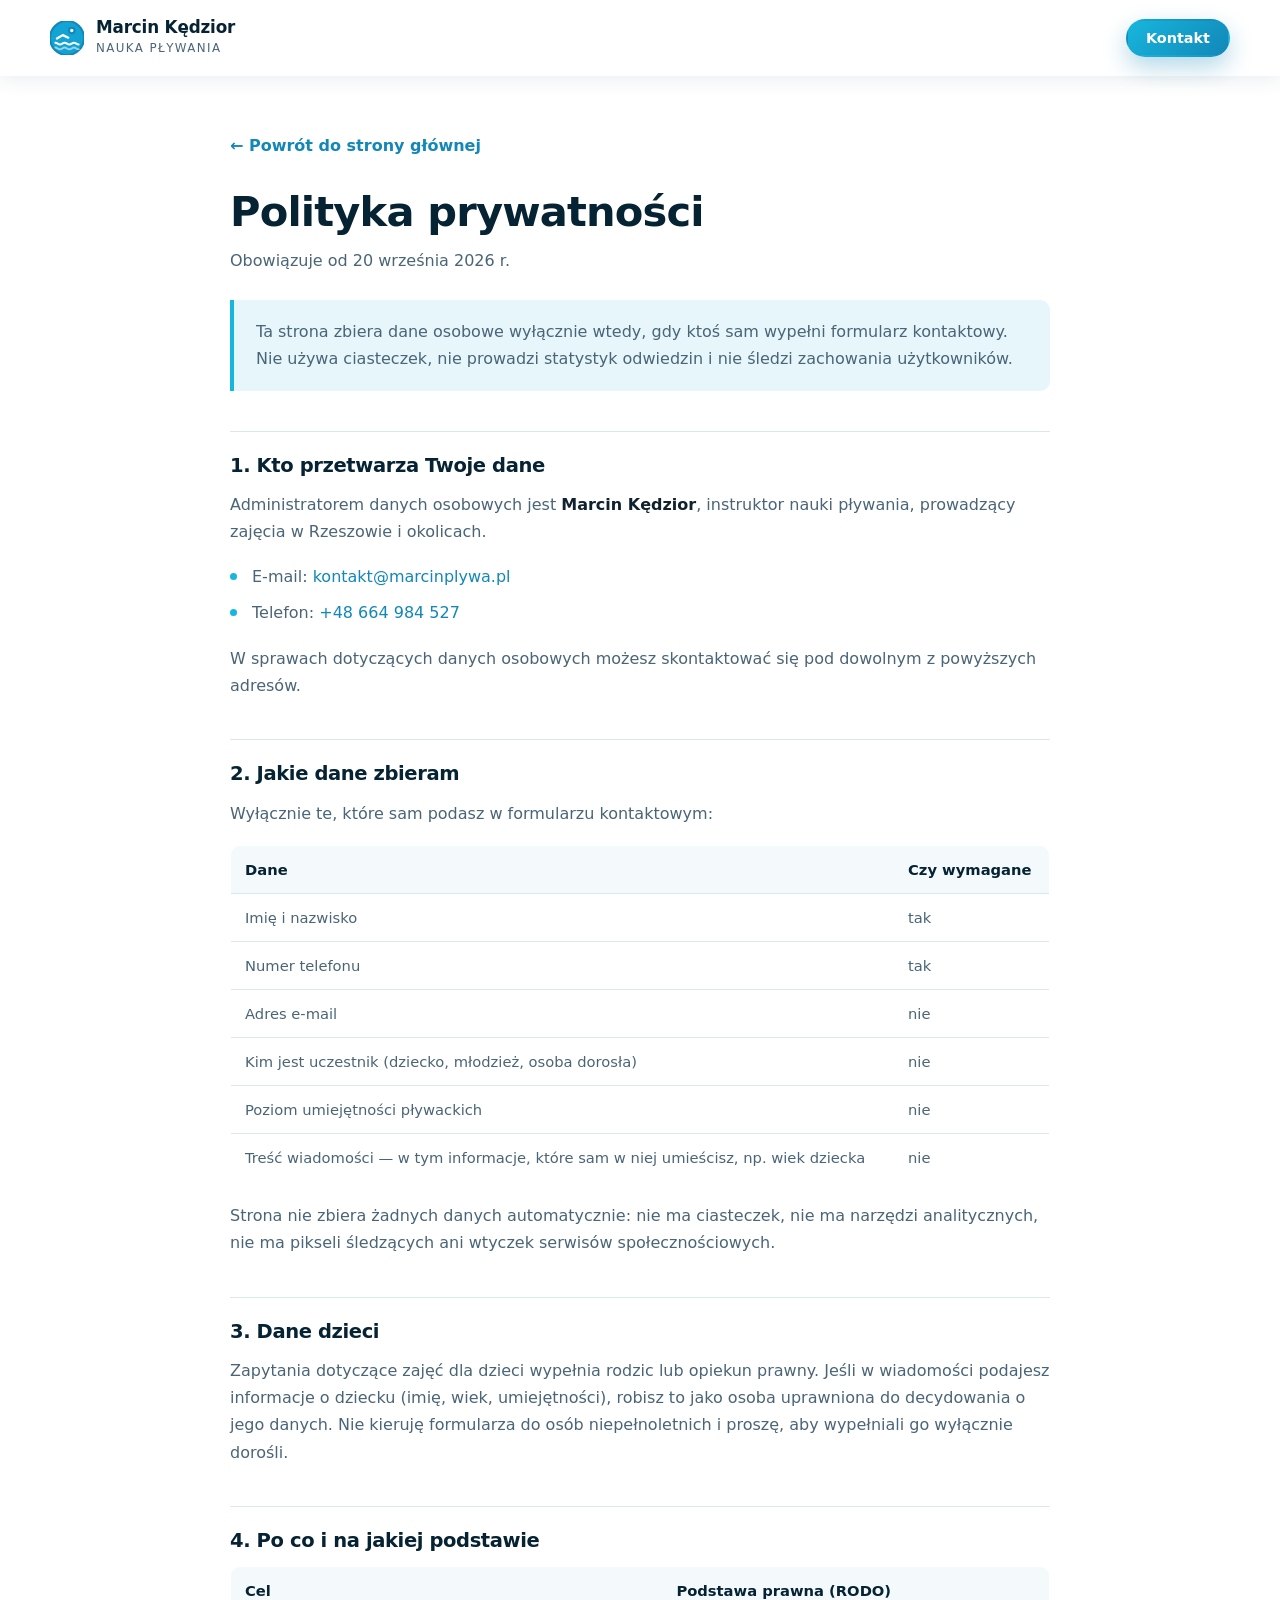
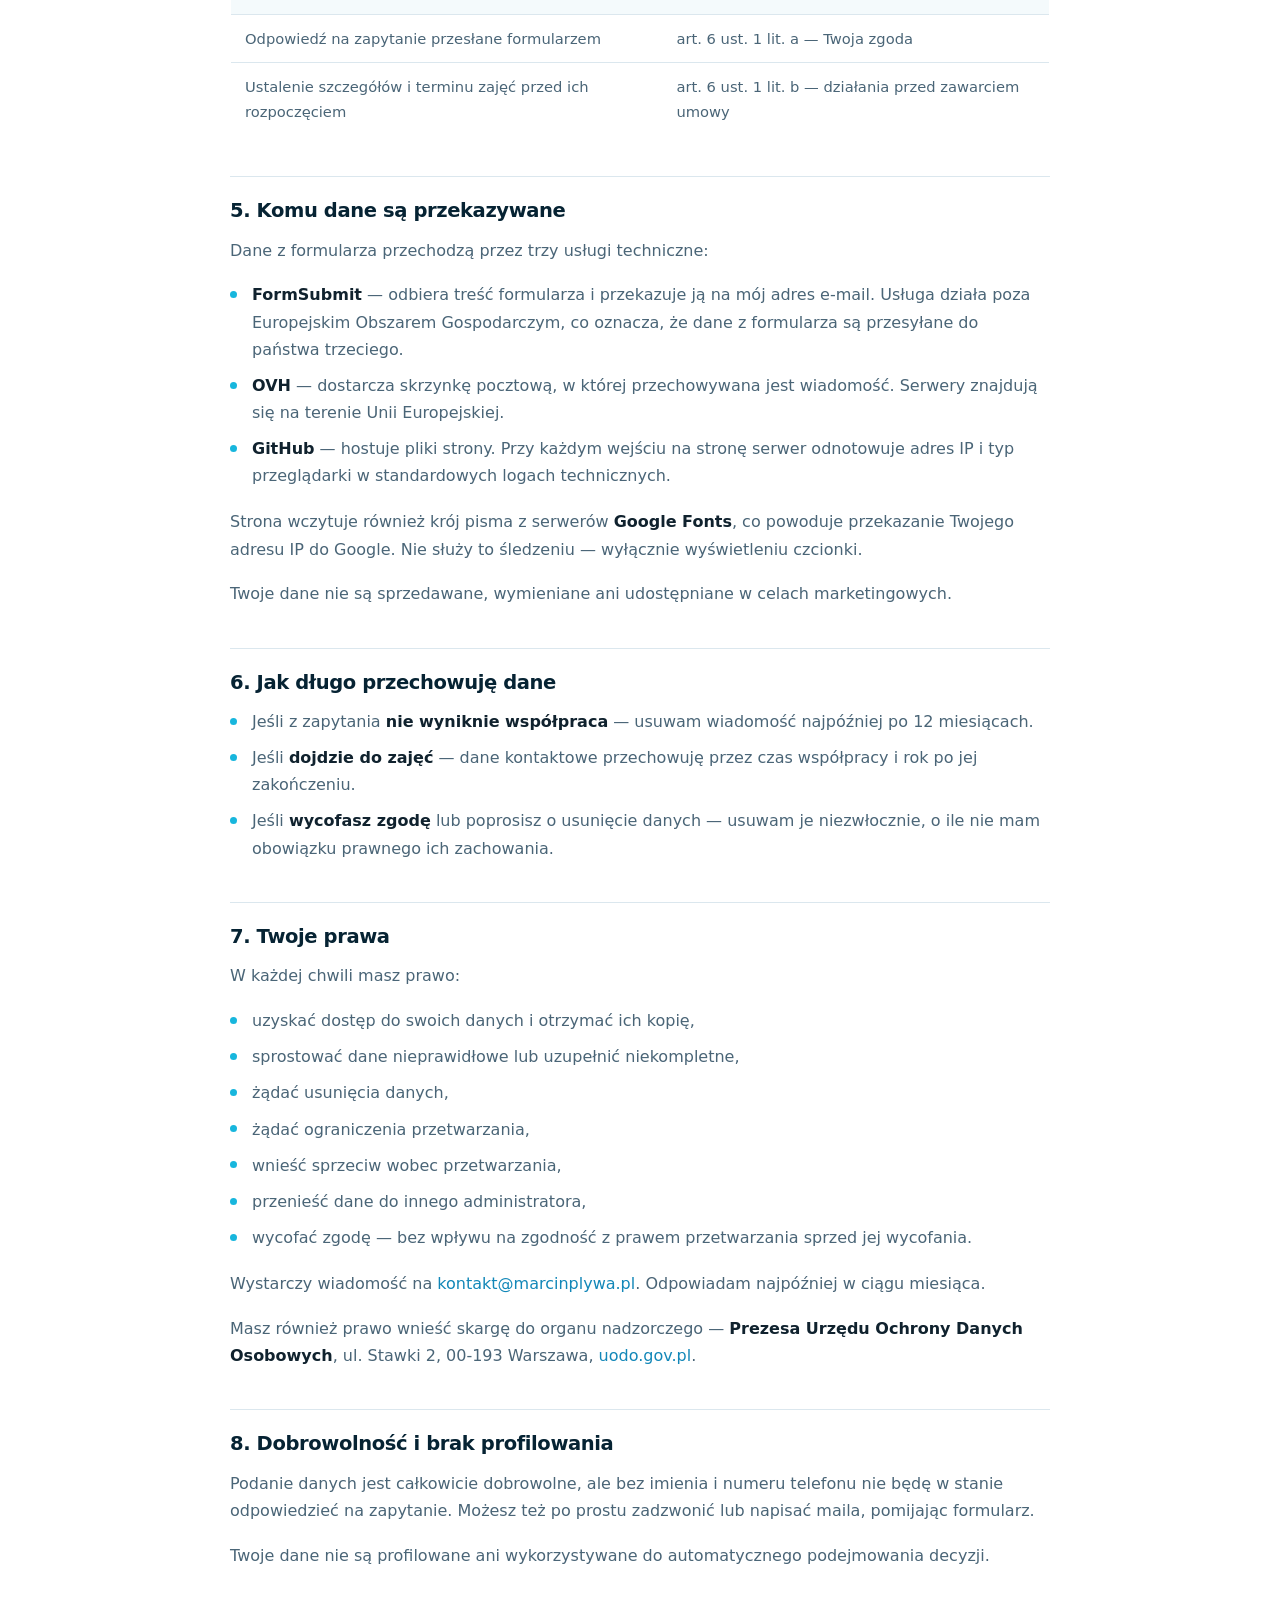
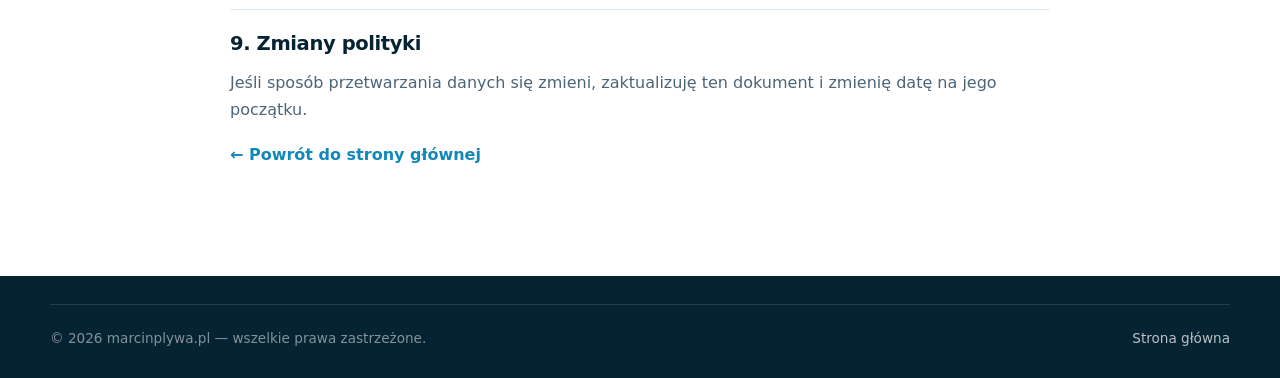
==== commit 265e5743: "Poprawka naglowka na podstronie polityki prywatnosci main.js zdejmowal klase .scrolled przy przewini" ====
--- a/polityka-prywatnosci.html
+++ b/polityka-prywatnosci.html
@@ -15,7 +15,7 @@
 <link rel="preconnect" href="https://fonts.googleapis.com">
 <link rel="preconnect" href="https://fonts.gstatic.com" crossorigin>
 <link href="https://fonts.googleapis.com/css2?family=Plus+Jakarta+Sans:wght@400;500;600;700;800&display=swap" rel="stylesheet">
-<link rel="stylesheet" href="assets/css/style.css?v=20260920d">
+<link rel="stylesheet" href="assets/css/style.css?v=20260920e">
 </head>
 <body class="page-legal">
 
@@ -193,6 +193,6 @@
   </div>
 </footer>
 
-<script src="assets/js/main.js?v=20260920d" defer></script>
+<script src="assets/js/main.js?v=20260920e" defer></script>
 </body>
 </html>
--- a/assets/css/style.css
+++ b/assets/css/style.css
@@ -431,6 +431,15 @@
 
 /* ---------- Podstrony tekstowe (polityka prywatności) ---------- */
 .page-legal{padding-top:var(--header-h)}
+
+/* Nagłówek na podstronie jest zawsze jasny. Bez tego main.js zdejmuje klasę
+   .scrolled przy przewinięciu na samą górę i biały napis znika na białym tle. */
+.page-legal .site-header{
+  background:rgba(255,255,255,.94);backdrop-filter:blur(12px);
+  box-shadow:0 2px 20px rgba(11,61,92,.1);
+}
+.page-legal .logo-text strong{color:var(--navy-900)}
+.page-legal .logo-text small{color:var(--ink-soft)}
 .legal{padding:56px 0 80px}
 .legal h1{font-size:clamp(1.9rem,4vw,2.6rem);color:var(--navy-900);margin-bottom:10px}
 .legal h2{
